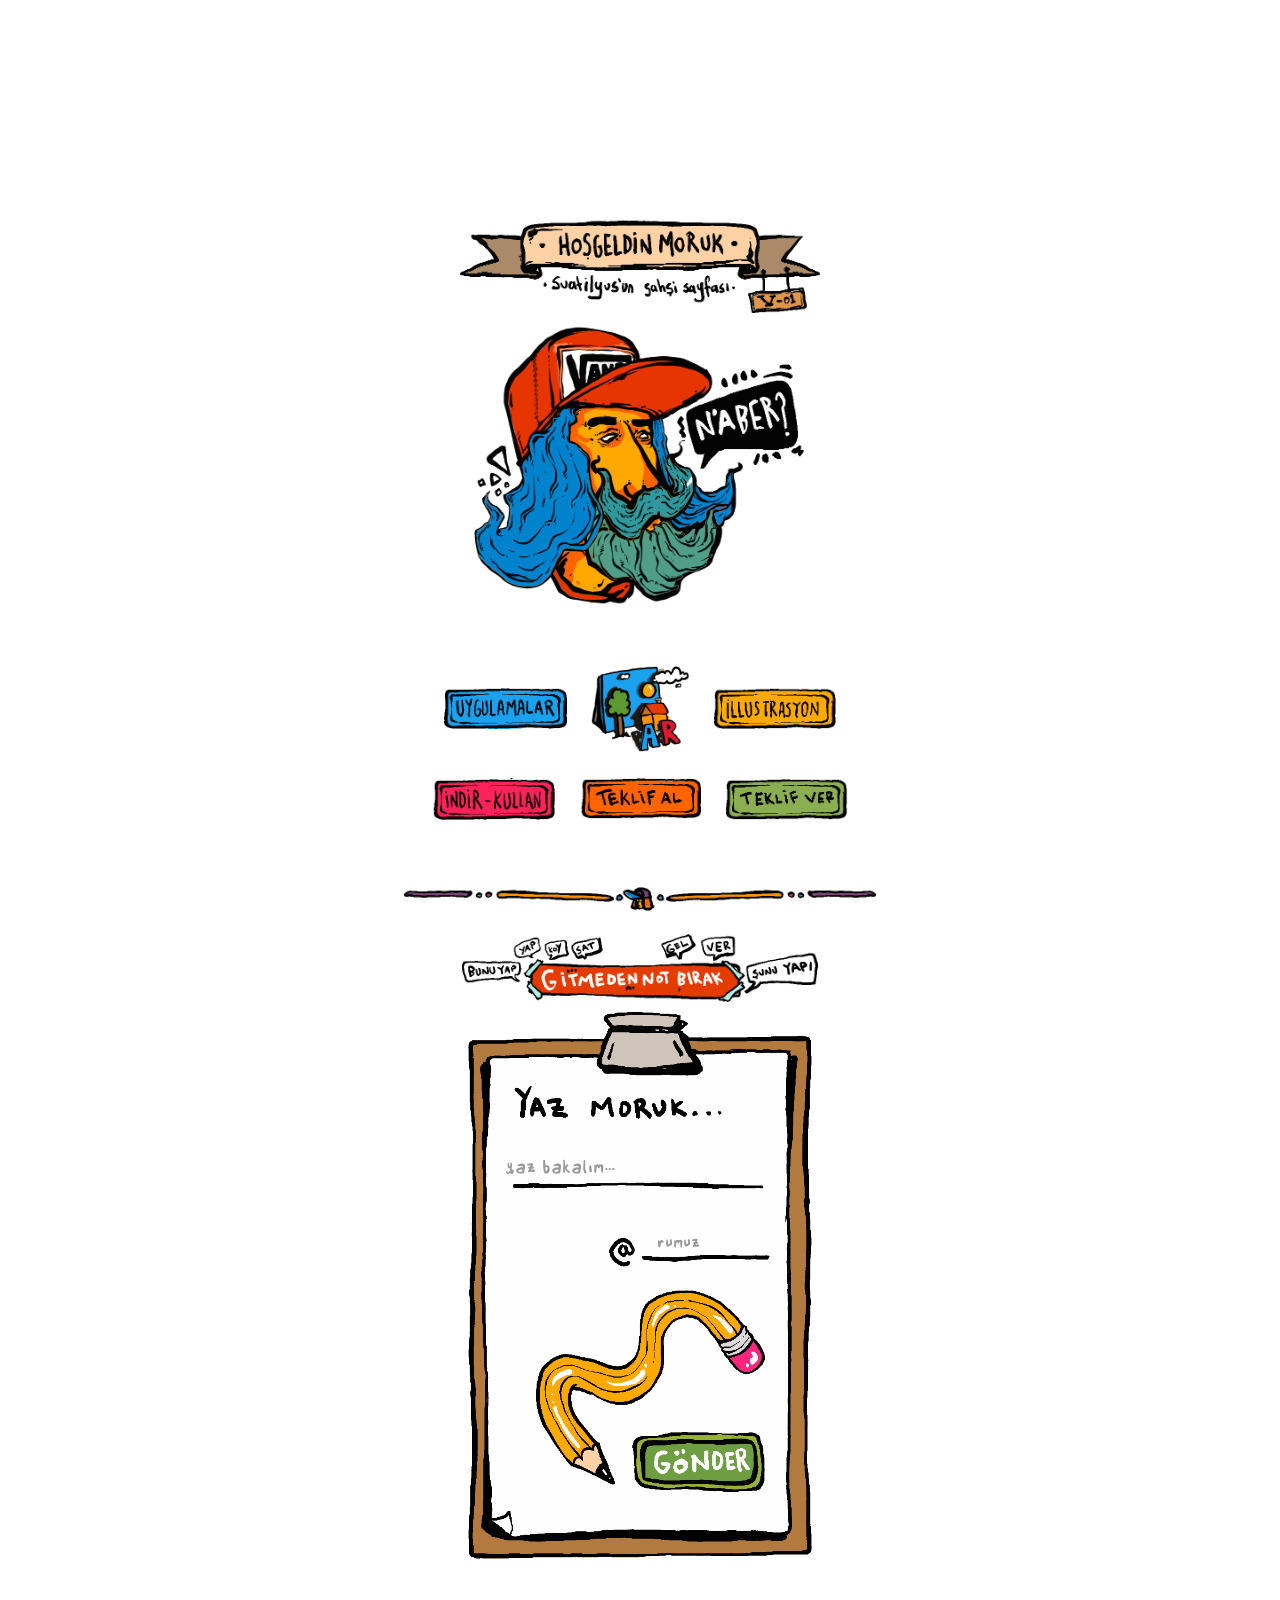
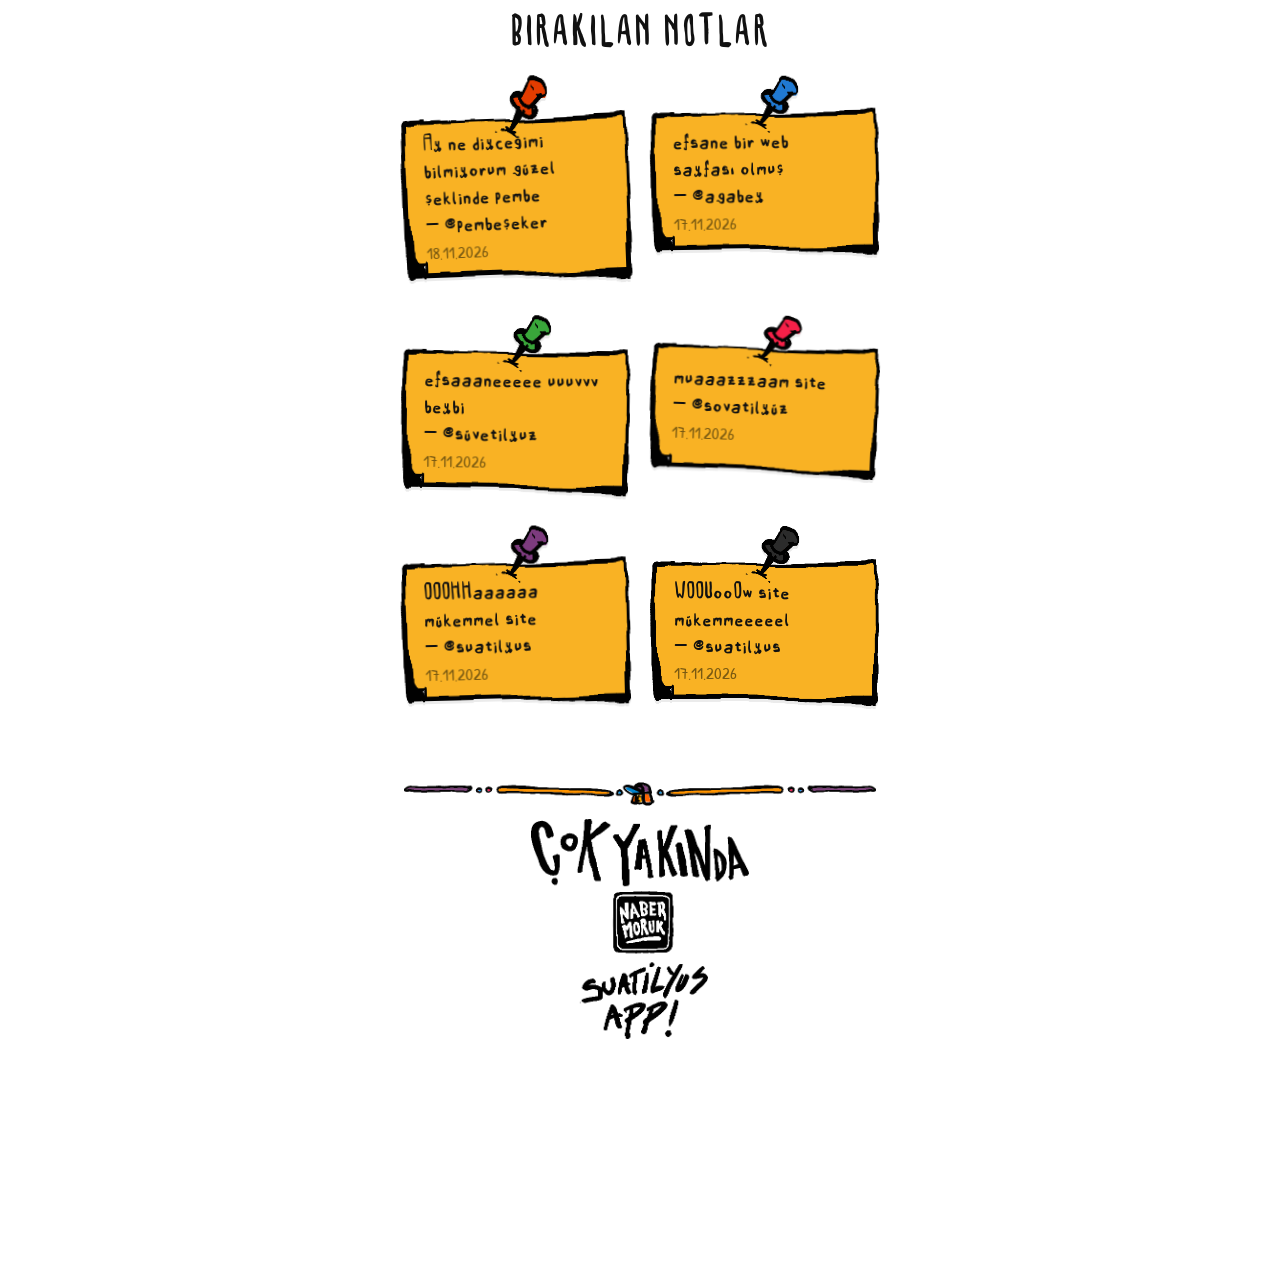
==== index.html @ 64a7fb1b "Site güncellendi (10 dosya)" ====
<!DOCTYPE html>
<html lang="tr">
<head>
<meta charset="utf-8">
<meta name="viewport" content="width=device-width, initial-scale=1, viewport-fit=cover">
<title>suatilyus — şahsi sayfa</title>
<meta name="description" content="Suatilyus'un şahsi sayfası. Suat Serkan Çelmeli — illüstrasyon, mural ve tasarım, İzmir.">
<meta name="theme-color" content="#ffffff">
<meta property="og:title" content="Hoşgeldin moruk — suatilyus">
<meta property="og:description" content="Suatilyus'un şahsi sayfası: illüstrasyon, uygulamalar, indir-kullan.">
<meta property="og:image" content="https://suatilyus.com/img/og.png">
<meta property="og:url" content="https://suatilyus.com/">
<link rel="icon" href="img/icon-192.png">
<link rel="apple-touch-icon" href="img/apple-touch-icon.png">
<link rel="manifest" href="manifest.json">
<meta name="apple-mobile-web-app-capable" content="yes">
<meta name="apple-mobile-web-app-title" content="suatilyus">
<link rel="preconnect" href="https://fonts.googleapis.com">
<link rel="preconnect" href="https://fonts.gstatic.com" crossorigin>
<link href="https://fonts.googleapis.com/css2?family=Patrick+Hand&display=swap" rel="stylesheet">
<link rel="stylesheet" href="ortak.css?v=2611200556">
<style>
:root{--pink:#fd225a;--ink:#111}
*{box-sizing:border-box;margin:0;padding:0}
html{scroll-behavior:smooth}
body{background:#fff;color:var(--ink);font-family:"suat-long","Patrick Hand",system-ui,sans-serif;-webkit-tap-highlight-color:transparent}
img{display:block;max-width:100%;height:auto;user-select:none;-webkit-user-drag:none}
.page{width:min(100%,520px);margin:0 auto;container-type:inline-size;padding:calc(env(safe-area-inset-top) + 17cqw) 0 18cqw;display:flex;flex-direction:column;align-items:center;overflow:hidden}

/* 1 cqw = 11.7px on the 1170px drawing */
.header{width:69.6cqw;position:relative}
.btn.ar{width:19cqw;margin-top:-4cqw}.btn.ar img{display:block;width:100%;height:auto}
.header .kose{position:absolute;top:auto;bottom:-2%;right:4%;width:12cqw}
.header .kose .kose-btn{display:none}
.header .kose .kose-menu{top:100%}
.v01{position:absolute;right:4%;bottom:0;width:17%;height:34%;background:none;border:0;padding:0;-webkit-touch-callout:none;-webkit-user-select:none;user-select:none;touch-action:manipulation;cursor:default;z-index:5}
.portrait{width:66.5cqw;margin-top:2.2cqw;animation:float 6s ease-in-out infinite}
.portrait .bubble{position:absolute;inset:0;z-index:2;transform-origin:83% 40%;animation:talk 4s ease-in-out infinite}
@keyframes float{50%{transform:translateY(-1.2cqw) rotate(-.6deg)}}
@keyframes talk{0%,70%,100%{transform:scale(1) rotate(0)}76%{transform:scale(1.08) rotate(3deg)}82%{transform:scale(.97) rotate(-2deg)}88%{transform:scale(1.02)}}

.row{display:flex;flex-wrap:wrap;justify-content:center;align-items:flex-start;align-content:flex-start;gap:5cqw 4.6cqw;width:94%;margin-top:15.6cqw;min-height:30cqw}
/* buttons added from the panel without a drawing: text in a drawn-style frame */
.btn.txt{display:flex;align-items:center;justify-content:center;min-height:8.2cqw;margin-top:.8cqw;border:.6cqw solid var(--ink);border-radius:1.4cqw;outline:.3cqw solid var(--ink);outline-offset:-1.5cqw;color:var(--ink);font-family:"suat-skinny","Patrick Hand",sans-serif;font-size:4.6cqw;letter-spacing:.04em;text-transform:uppercase;padding:0 2cqw;text-align:center;line-height:1}
.btn.txt:hover{background:#ffd23f}
.btn{width:23.6cqw;background:none;border:0;cursor:pointer;display:block;text-decoration:none;transition:transform .12s}
/* color layer: line art sits on top, colour fades in underneath */
.cz{position:relative}
.cz>img{position:relative}
.cz>img.c{position:absolute;inset:0;width:100%;height:100%;opacity:1}
.cz:hover>img.c,.cz.on>img.c,.cz:focus-within>img.c,.btn:focus-visible>img.c{opacity:1;transition-duration:.15s}
.btn .arrows{position:absolute;z-index:3;width:85%;left:-1%;bottom:96%;opacity:0;pointer-events:none;transition:opacity .15s}
.btn:hover .arrows,.btn:focus-visible .arrows,.btn.on .arrows{opacity:1;transition-duration:.15s;animation:poke .6s ease-in-out infinite alternate}
.btn:active{transform:scale(.95)}
@keyframes poke{to{transform:translateY(1cqw)}}

.divider{width:90.8cqw;margin-top:8.5cqw}
.note-header{width:68.5cqw;margin-top:4.4cqw}
/* clipboard note form — hotspots measured on the drawing */
.note{position:relative;width:66cqw;margin-top:2cqw}
.note>img{display:block;width:100%;height:auto}
.note textarea,.note input{position:absolute;z-index:2;background:transparent;border:0;outline:0;resize:none;font:inherit;color:var(--ink);font-size:4.2cqw;line-height:5cqw;padding:0}
.note textarea{left:10.7%;right:11.9%;top:25.4%;height:5.6%;overflow-y:auto}
.note input{left:55%;right:13%;top:38.9%;height:5.2%;font-size:3.8cqw;line-height:5.4cqw}
.note textarea::placeholder,.note input::placeholder{color:#9a9a9a}
.note .send{position:absolute;z-index:2;left:45.5%;width:43.2%;top:75.3%;height:13.8%;background:none;border:0;cursor:pointer;border-radius:2cqw;transition:transform .12s}
.note .send:hover{transform:rotate(-3deg) scale(1.04);background:rgba(255,255,255,.12)}
.note .send:active{transform:scale(.94)}
/* approved notes, pinned with different coloured pins */
.notlar{width:92cqw;margin-top:10cqw}
.notlar h2{font-size:7cqw;font-weight:400;letter-spacing:.04em;text-align:center;margin-bottom:5cqw}
.ntl{display:grid;grid-template-columns:1fr 1fr;gap:6cqw 4cqw;align-items:start}
.nt{position:relative;background:center/100% 100% no-repeat;min-height:31cqw;padding:9.5cqw 4.5cqw 4cqw;font-size:4cqw;line-height:1.3;white-space:pre-wrap;word-break:break-word;filter:drop-shadow(0 .6cqw 0 rgba(0,0,0,.08))}
.nt small{display:block;margin-top:1.4cqw;font-size:3.2cqw;color:#7a5a12}
.nt.tek{grid-column:1/-1;width:62%;justify-self:center}
.divider2{margin-top:14.5cqw}
.soon{width:42cqw;margin-top:2.5cqw;animation:wobble 3s ease-in-out infinite}
@keyframes wobble{50%{transform:rotate(-2.5deg) scale(1.03)}}

.sr{position:absolute;width:1px;height:1px;overflow:hidden;clip:rect(0 0 0 0)}
@media (prefers-reduced-motion:reduce){*{animation:none!important}}
</style>
</head>
<body>
<main class="page">
  <h1 class="sr">Hoşgeldin moruk — Suatilyus'un şahsi sayfası</h1>
  <div class="header cz"><img class="c" src="img/header-c.png" alt=""><img src="img/header.png" alt="Hoşgeldin moruk · Suatilyus'un şahsi sayfası · V-01" width="814" height="215"></div>

  <div class="portrait cz">
    <img class="c" src="img/portrait-c.png" alt="">
    <img src="img/portrait.png" alt="Şapkalı, uzun saçlı ve sakallı karakter" width="778" height="633">
    <img class="bubble" src="img/bubble.png" alt="N'aber?" width="778" height="633">
  </div>

  <nav class="row" id="btns" aria-label="Ana menü"></nav>

  <div class="divider cz"><img class="c" src="img/divider-c.png" alt=""><img src="img/divider.png" alt="" width="1062" height="54"></div>
  <img class="note-header" src="img/ui/not-baslik.png" alt="Gitmeden not bırak" width="800" height="152">
  <form class="note" id="note">
    <img src="img/ui/pano.png" alt="Yaz moruk…" width="607" height="968">
    <textarea name="not" maxlength="1000" aria-label="Notun" placeholder="yaz bakalım…"></textarea>
    <input name="kim" maxlength="60" aria-label="Rumuzun (mecburi değil)" placeholder="rumuz" autocomplete="off">
    <button class="send" type="submit" aria-label="Gönder"></button>
  </form>

  <section class="notlar" id="notlar" hidden aria-label="Bırakılan notlar"><h2>BIRAKILAN NOTLAR</h2><div class="ntl" id="ntList"></div></section>
  <div class="divider divider2 cz" id="uygulamalar"><img class="c" src="img/divider-c.png" alt=""><img src="img/divider.png" alt="" width="1062" height="54"></div>
  <img class="soon" src="img/ui/cok-yakinda-app.png" alt="Çok yakında: Naber Moruk — suatilyus app!" width="455" height="458">
</main>
<script src="ortak.js?v=2611200556"></script>
<script>
/* home buttons come from veri/site.json (control panel) */
(function koseTasi(n){n=n||0;const k=document.querySelector('.kose'),h=document.querySelector('.header');
  if(!(k&&h)){if(n<100)setTimeout(()=>koseTasi(n+1),50);return;}
  /* home page: no visible "giriş" corner. Hold the V-01 tag ~1.5 s to open the menu (with MÜDÜRİYET) */
  h.appendChild(k);
  const v=document.createElement('button');v.className='v01';v.type='button';v.setAttribute('aria-label','V-01');h.appendChild(v);
  const btn=k.querySelector('.kose-btn'),mud=k.querySelector('.k-mud');let t;
  const ac=()=>{mud.hidden=false;try{localStorage.setItem('suat-mud','1')}catch(e){}k.classList.add('open');btn.setAttribute('aria-expanded','true');if(navigator.vibrate)navigator.vibrate(30);};
  v.addEventListener('pointerdown',e=>{t=setTimeout(ac,1500);});
  ['pointerup','pointerleave','pointercancel'].forEach(ev=>v.addEventListener(ev,()=>clearTimeout(t)));
  v.addEventListener('contextmenu',e=>e.preventDefault());
  v.addEventListener('click',e=>e.stopPropagation());
})();
suat.veri().then(d=>{
  const E=suat.esc;
  document.getElementById('btns').innerHTML=d.butonlar.filter(b=>!b.gizli).map(b=>{
    const ext=/^https?:/.test(b.link), href=b.link?suat.url(b.link):'#';
    const attrs=`href="${E(href)}"${ext?' target="_blank" rel="noopener"':''}${b.link?'':' data-soon'}`;
    return b.gorsel
      ? `<a class="btn cz" ${attrs}>${b.renk?`<img class="c" src="${E(suat.url(b.renk))}" alt="">`:''}<img src="${E(suat.url(b.gorsel))}" alt="${E(b.ad)}"><img class="arrows" src="img/arrows.png" alt=""></a>`
      : /(^|\/)ar\/?$/.test(b.link||'')
        ? `<a class="btn ar" ${attrs}><img src="img/ui/btn-ar.png" alt="${E(b.ad)}" width="500" height="436"></a>`
        : `<a class="btn txt" ${attrs}>${E(b.ad)}</a>`;
  }).join('');
});
const say=(m,ok)=>suat.toast(m,ok);
let KUTU=null;
suat.veri().then(d=>{
  KUTU=d.notKutusu||null;
  const N=(d.notlar||[]);
  if(N.length){document.getElementById('notlar').hidden=false;
    const PIN=['kirmizi','mavi','yesil','pembe','mor','siyah'];
    document.getElementById('ntList').innerHTML=N.map((n,i)=>{const rot=((i*37)%7-3)*0.7;
      return `<div class="nt${N.length%2&&i===N.length-1?' tek':''}" style="background-image:url(img/ui/not-kart-${PIN[i%PIN.length]}.png);transform:rotate(${rot}deg)">${suat.esc(n.metin)}<small>${n.kim?'@'+suat.esc(n.kim.replace(/^@/,''))+' · ':''}${suat.esc(n.tarih||'')}</small></div>`}).join('');}
});
document.getElementById('note').addEventListener('submit',async e=>{
  e.preventDefault();const f=e.target,m=f.not.value.trim();
  if(!m){say('önce bi şey yaz moruk');f.not.focus();return}
  if(!KUTU||!KUTU.form||!KUTU.alan){say('not kutusu çok yakında açılıyor',true);return}
  try{const fd=new URLSearchParams();const k=f.kim.value.trim();fd.append(KUTU.alan,k?m+'\n— @'+k.replace(/^@/,''):m);
    await fetch(KUTU.form,{method:'POST',mode:'no-cors',headers:{'Content-Type':'application/x-www-form-urlencoded'},body:fd});
    f.reset();say('aldım, okuyunca asarım',true);
  }catch(err){say('gitmedi, bi daha dene')}
});
</script>
</body>
</html>
---- ortak.css ----
/* suatilyus — shared pieces for every page */
[hidden]{display:none!important}
/* line art on top, colour layer fades in underneath on hover / finger */
.cz{position:relative;display:block}
.cz>img{position:relative;display:block;width:100%;height:auto}
.cz>img.c{position:absolute;inset:0;height:100%;opacity:1}
.cz.lit>img.c,.cz:hover>img.c,.cz.on>img.c,.cz:focus-visible>img.c,.cz:focus-within>img.c{opacity:1;transition-duration:.15s}
a.cz,button.cz{transition:transform .12s}
a.cz:hover,button.cz:hover{transform:rotate(-2deg) scale(1.03)}
a.cz:active,button.cz:active{transform:scale(.95)}
button.cz{appearance:none;background:none;border:0;padding:0;cursor:pointer;font:inherit}

/* "yakında, aha burada!" burst */
.yk-pop{position:fixed;left:50%;top:50%;width:min(78vw,420px);transform:translate(-50%,-50%) scale(.2) rotate(-14deg);opacity:0;pointer-events:none;z-index:20;transition:transform .35s cubic-bezier(.3,1.6,.5,1),opacity .2s}
.yk-pop.show{transform:translate(-50%,-50%) scale(1) rotate(-4deg);opacity:1}

/* toast */
.toast{display:flex;align-items:center;gap:10px;position:fixed;left:50%;bottom:calc(env(safe-area-inset-bottom) + 24px);transform:translate(-50%,160%);background:#111;color:#fff;padding:10px 18px;border-radius:14px;font-size:20px;transition:transform .25s;z-index:21;white-space:nowrap}
.toast.show{transform:translate(-50%,0)}
.toast img{width:34px;height:34px}

/* tape across things that are not ready yet */
.taped{position:relative}
.taped::after{content:"";position:absolute;left:-6%;right:-6%;top:50%;height:46%;transform:translateY(-50%) rotate(-4deg);background:url(img/ui/serit.png) center/100% 100% no-repeat;pointer-events:none}
@media (prefers-reduced-motion:reduce){.yk-pop{transition:none}}

/* bottom "geri dön" */
.alt-geri{display:block;width:min(30%,160px);margin:10% auto 0}.alt-geri img{display:block;width:100%;height:auto}

/* top-right corner: language + login menu */
.kose{position:absolute;top:calc(env(safe-area-inset-top) + 10px);right:10px;z-index:15;width:36px}
.kose-btn{width:100%}
.kose-menu{position:absolute;right:0;top:calc(100% + 8px);width:170px;background:#fff;border:2.5px solid #111;border-radius:13px;padding:10px 12px;display:none;flex-direction:column;gap:9px;box-shadow:3px 3px 0 #111}
.kose.open .kose-menu{display:flex}
.kose-menu a{display:block}
.kose-menu .k-kayit{width:112px}.kose-menu .k-giris{width:96px}.kose-menu .k-mud{width:136px}
.kose-menu .k-dil{width:40px;margin-top:4px}
.kose-menu .lang{display:flex;align-items:center;gap:8px;opacity:.38;cursor:pointer;background:none;border:0;padding:0}
.kose-menu .lang.sel{opacity:1}
.kose-menu .lang .fl{width:23px}.kose-menu .lang .w{height:20px;width:auto}
.kose-menu .lang.sel .w{border-bottom:3px solid #111}
.kose-menu [hidden]{display:none!important}

/* suatilyus fonts (uploaded from the panel into /dosyalar — don't delete them there) */
@font-face{font-family:"suat-skinny";src:url(dosyalar/suatilyus-skinny-regular.ttf) format("truetype");font-display:swap}
@font-face{font-family:"suat-long";src:url(dosyalar/suatilyus-long-regular.ttf) format("truetype");font-display:swap}
@font-face{font-family:"suat-hand";src:url(dosyalar/suatilyus-hand-regular.ttf) format("truetype");font-display:swap}
/* headings in skinny; digits/symbols the fonts don't have fall back to Patrick Hand */
h1,h2,.box b,.wp b,.app h2,.sub-title{font-family:"suat-skinny","Patrick Hand",system-ui,sans-serif}
.toast{font-family:"suat-long","Patrick Hand",system-ui,sans-serif}
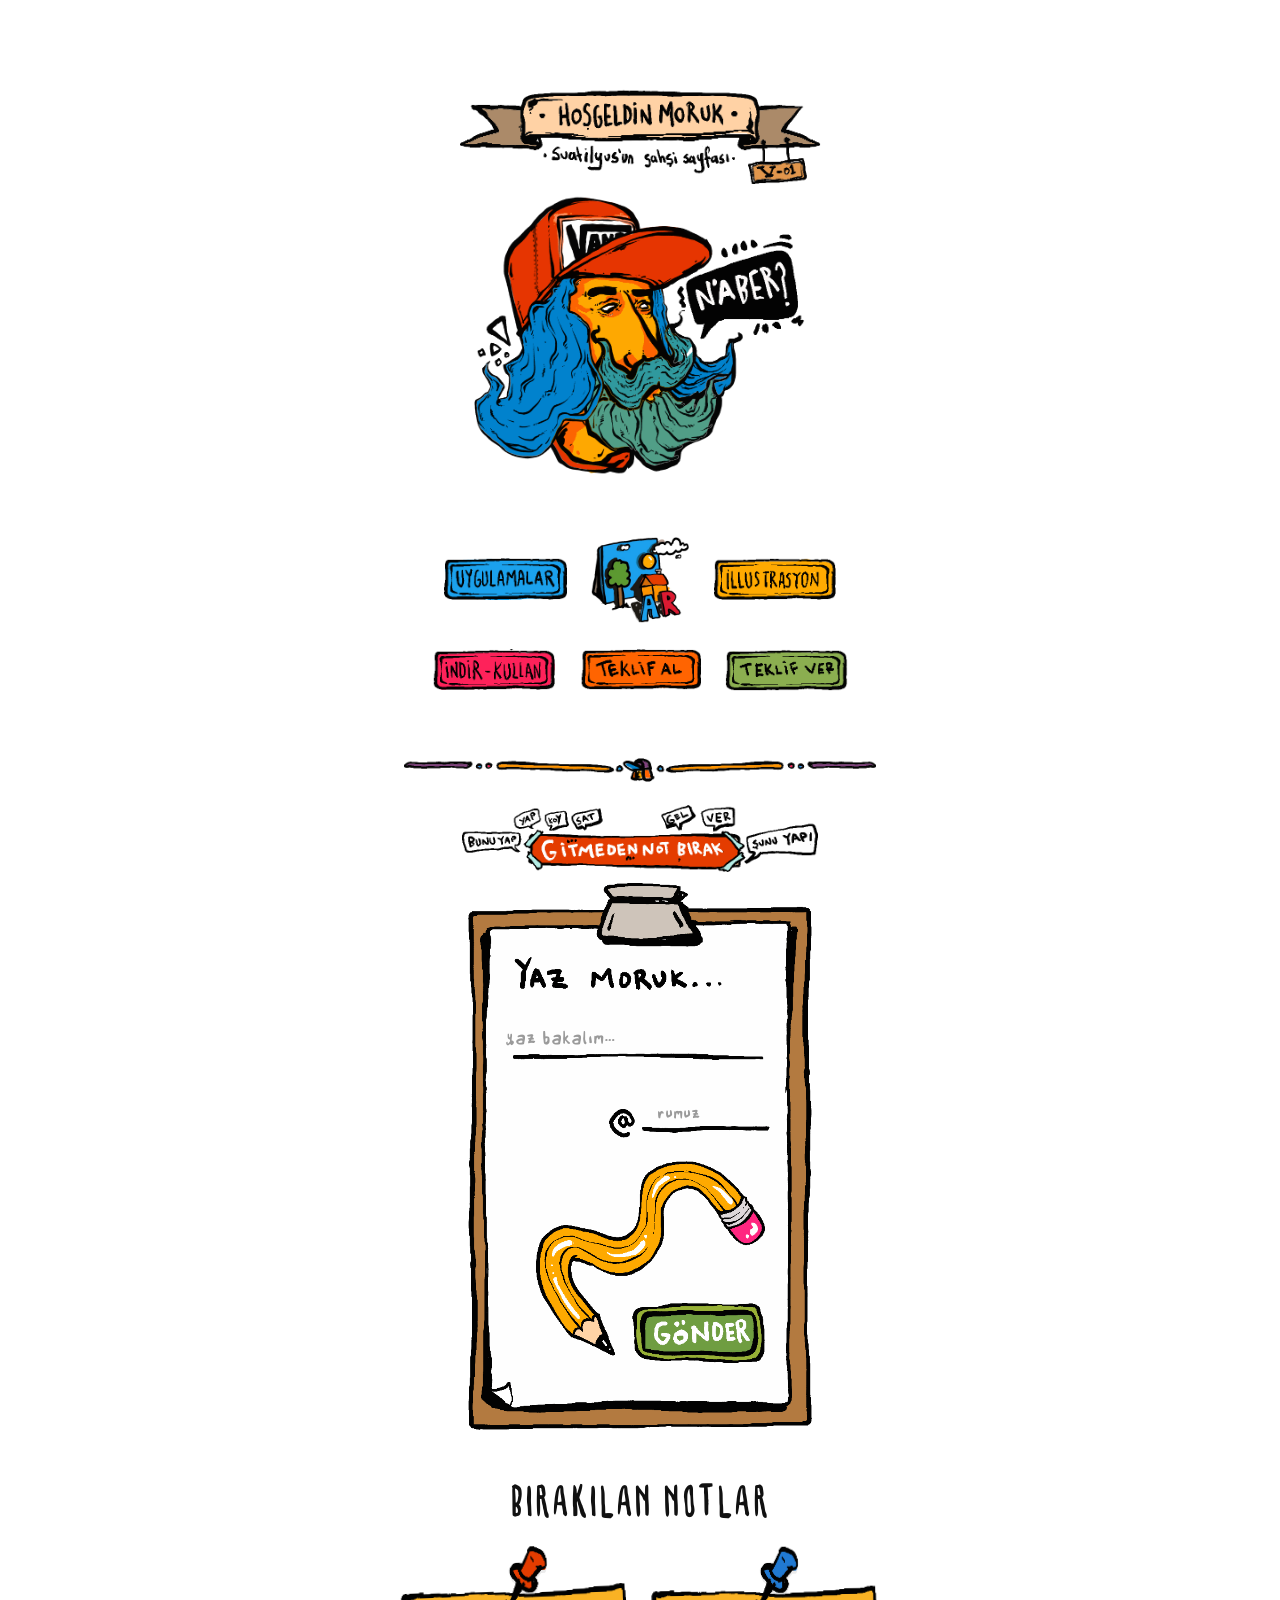
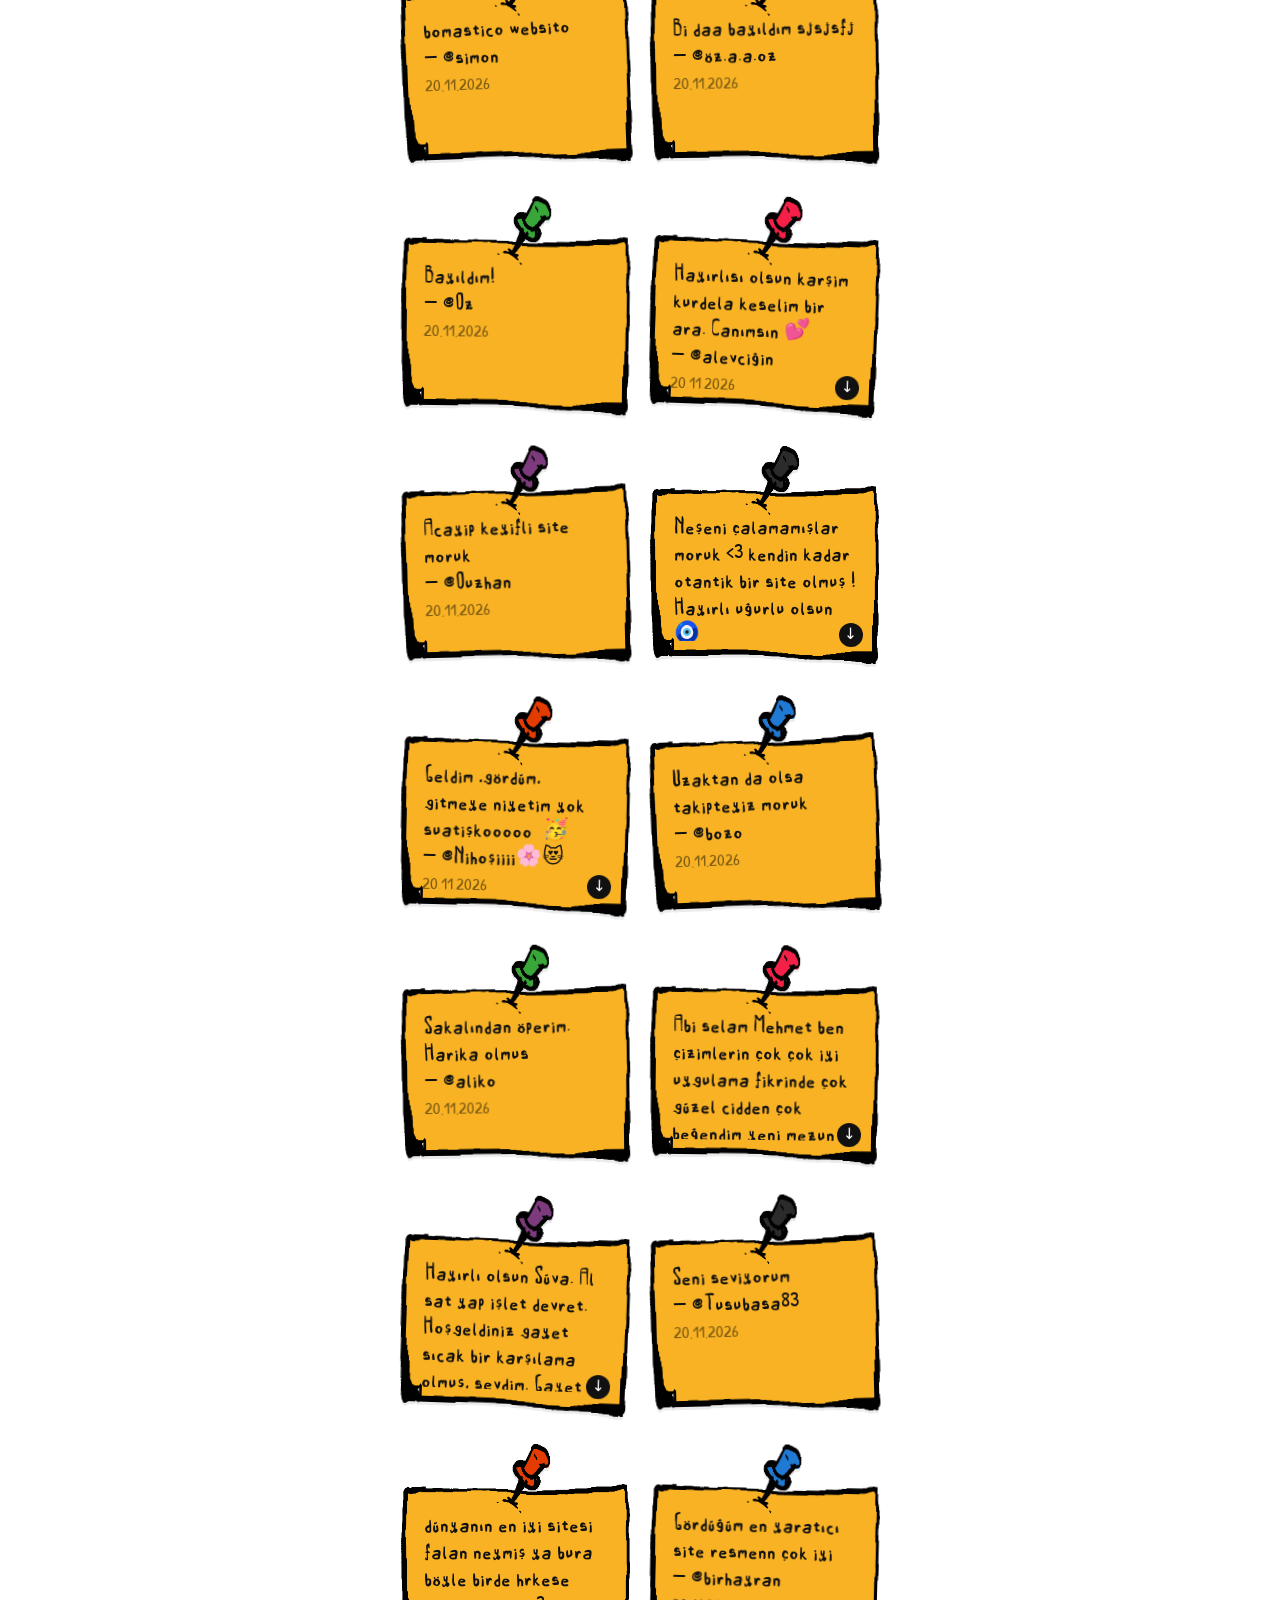
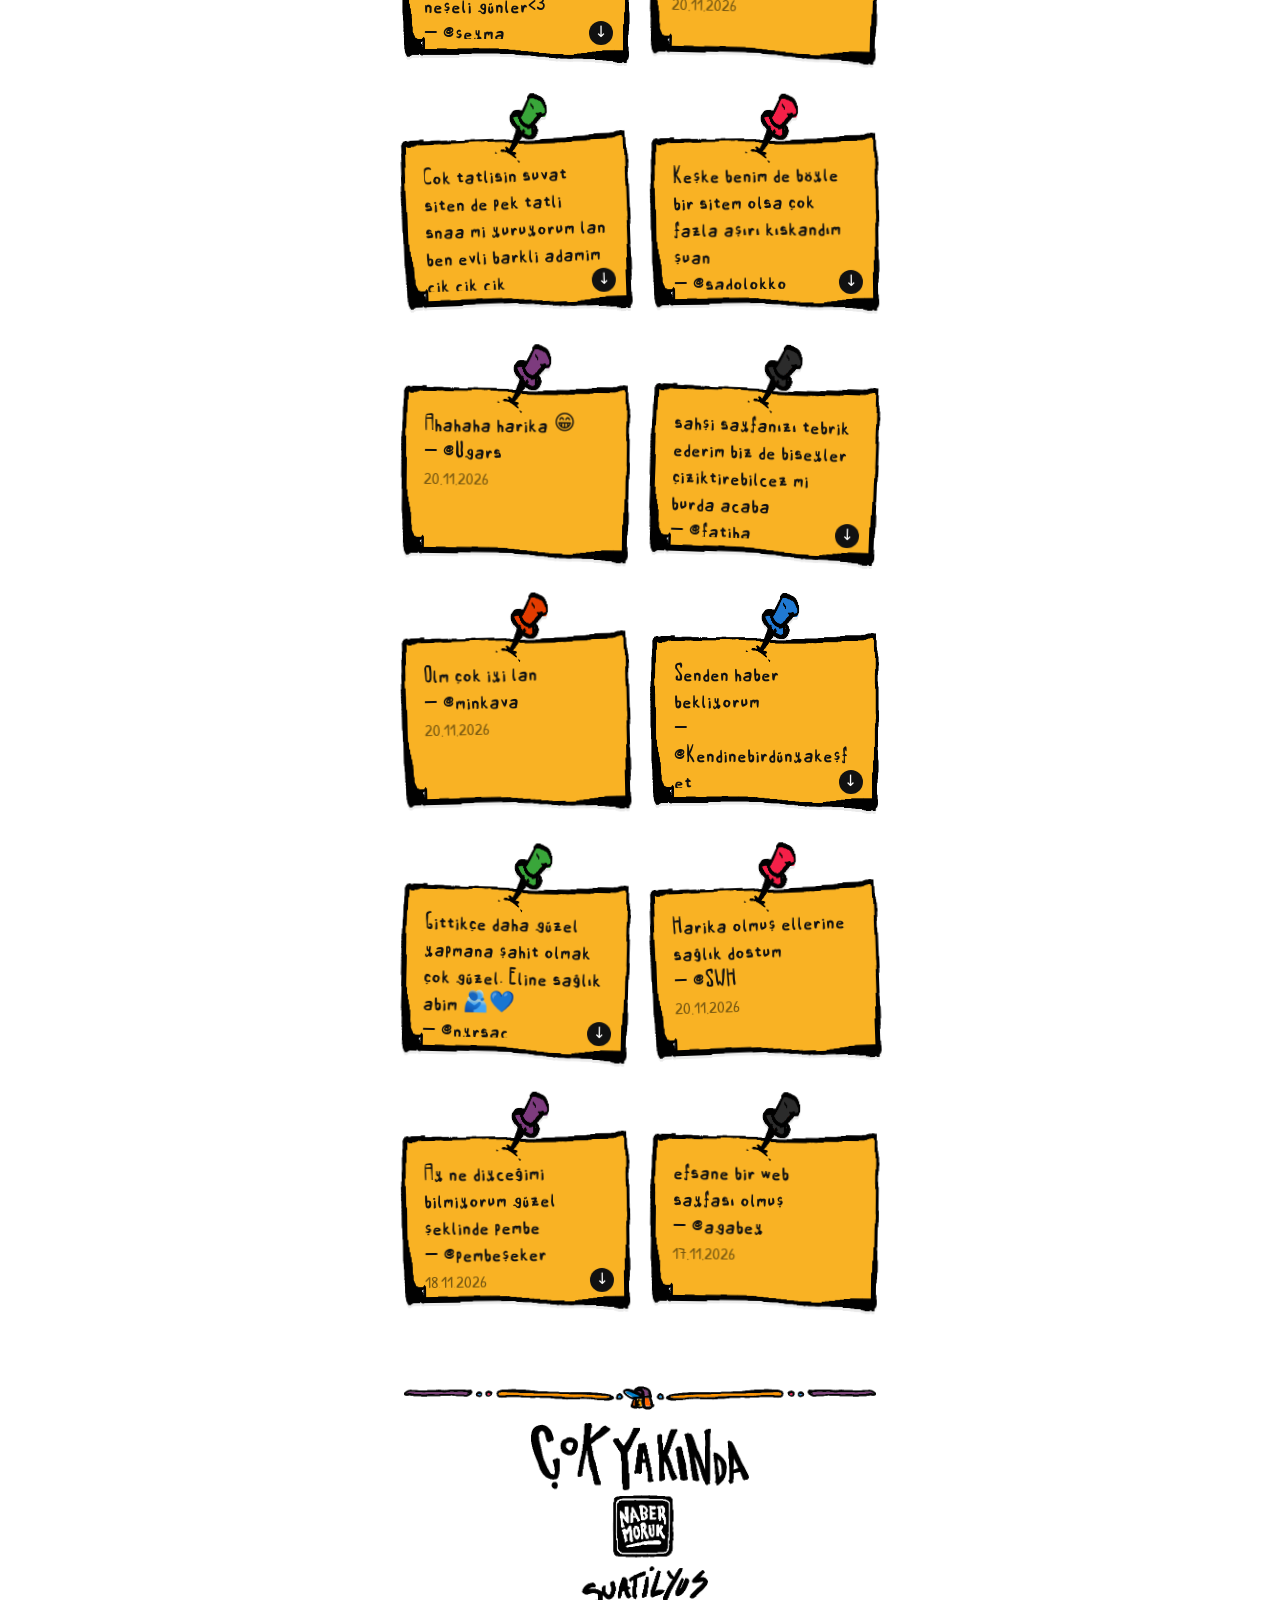
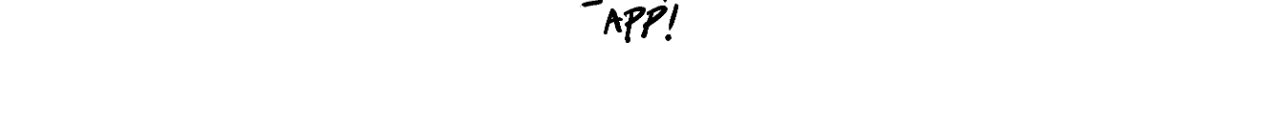
==== commit f54198d5: "Site güncellendi (9 dosya)" ====
--- a/index.html
+++ b/index.html
@@ -18,14 +18,14 @@
 <link rel="preconnect" href="https://fonts.googleapis.com">
 <link rel="preconnect" href="https://fonts.gstatic.com" crossorigin>
 <link href="https://fonts.googleapis.com/css2?family=Patrick+Hand&display=swap" rel="stylesheet">
-<link rel="stylesheet" href="ortak.css?v=2611200556">
+<link rel="stylesheet" href="ortak.css?v=2611231913">
 <style>
 :root{--pink:#fd225a;--ink:#111}
 *{box-sizing:border-box;margin:0;padding:0}
 html{scroll-behavior:smooth}
 body{background:#fff;color:var(--ink);font-family:"suat-long","Patrick Hand",system-ui,sans-serif;-webkit-tap-highlight-color:transparent}
 img{display:block;max-width:100%;height:auto;user-select:none;-webkit-user-drag:none}
-.page{width:min(100%,520px);margin:0 auto;container-type:inline-size;padding:calc(env(safe-area-inset-top) + 17cqw) 0 18cqw;display:flex;flex-direction:column;align-items:center;overflow:hidden}
+.page{width:min(100%,520px);margin:0 auto;container-type:inline-size;padding:calc(env(safe-area-inset-top) + min(17vw,88px)) 0 min(18vw,94px);display:flex;flex-direction:column;align-items:center;overflow:hidden}
 
 /* 1 cqw = 11.7px on the 1170px drawing */
 .header{width:69.6cqw;position:relative}
@@ -70,7 +70,12 @@
 .notlar{width:92cqw;margin-top:10cqw}
 .notlar h2{font-size:7cqw;font-weight:400;letter-spacing:.04em;text-align:center;margin-bottom:5cqw}
 .ntl{display:grid;grid-template-columns:1fr 1fr;gap:6cqw 4cqw;align-items:start}
-.nt{position:relative;background:center/100% 100% no-repeat;min-height:31cqw;padding:9.5cqw 4.5cqw 4cqw;font-size:4cqw;line-height:1.3;white-space:pre-wrap;word-break:break-word;filter:drop-shadow(0 .6cqw 0 rgba(0,0,0,.08))}
+.nt{position:relative;background:center/100% 100% no-repeat;height:42cqw;padding:12.5cqw 3cqw 4.5cqw 4.5cqw;font-size:4cqw;line-height:1.3;white-space:pre-wrap;word-break:break-word;filter:drop-shadow(0 .6cqw 0 rgba(0,0,0,.08));display:flex;flex-direction:column}
+.nt-y{flex:1;min-height:0;overflow-y:auto;-webkit-overflow-scrolling:touch;overscroll-behavior:contain;padding-right:1.5cqw;scrollbar-width:thin;scrollbar-color:rgba(0,0,0,.45) transparent}
+.nt-y::-webkit-scrollbar{width:1cqw}.nt-y::-webkit-scrollbar-thumb{background:rgba(0,0,0,.45);border-radius:1cqw}
+/* long note: a hand-drawn-ish hint that it scrolls (iOS hides scrollbars) */
+.nt.tasar::after{content:"↓";position:absolute;right:3.2cqw;bottom:3.4cqw;width:4.6cqw;height:4.6cqw;border-radius:50%;background:var(--ink);color:#fff;font-size:3cqw;line-height:4.6cqw;text-align:center;pointer-events:none;transition:opacity .2s}
+.nt.tasar.sonda::after{opacity:0}
 .nt small{display:block;margin-top:1.4cqw;font-size:3.2cqw;color:#7a5a12}
 .nt.tek{grid-column:1/-1;width:62%;justify-self:center}
 .divider2{margin-top:14.5cqw}
@@ -107,7 +112,7 @@
   <div class="divider divider2 cz" id="uygulamalar"><img class="c" src="img/divider-c.png" alt=""><img src="img/divider.png" alt="" width="1062" height="54"></div>
   <img class="soon" src="img/ui/cok-yakinda-app.png" alt="Çok yakında: Naber Moruk — suatilyus app!" width="455" height="458">
 </main>
-<script src="ortak.js?v=2611200556"></script>
+<script src="ortak.js?v=2611231913"></script>
 <script>
 /* home buttons come from veri/site.json (control panel) */
 (function koseTasi(n){n=n||0;const k=document.querySelector('.kose'),h=document.querySelector('.header');
@@ -142,7 +147,11 @@
   if(N.length){document.getElementById('notlar').hidden=false;
     const PIN=['kirmizi','mavi','yesil','pembe','mor','siyah'];
     document.getElementById('ntList').innerHTML=N.map((n,i)=>{const rot=((i*37)%7-3)*0.7;
-      return `<div class="nt${N.length%2&&i===N.length-1?' tek':''}" style="background-image:url(img/ui/not-kart-${PIN[i%PIN.length]}.png);transform:rotate(${rot}deg)">${suat.esc(n.metin)}<small>${n.kim?'@'+suat.esc(n.kim.replace(/^@/,''))+' · ':''}${suat.esc(n.tarih||'')}</small></div>`}).join('');}
+      return `<div class="nt${N.length%2&&i===N.length-1?' tek':''}" style="background-image:url(img/ui/not-kart-${PIN[i%PIN.length]}.png);transform:rotate(${rot}deg)"><div class="nt-y">${suat.esc(n.metin)}<small>${n.kim?'@'+suat.esc(n.kim.replace(/^@/,''))+' · ':''}${suat.esc(n.tarih||'')}</small></div></div>`}).join('');
+    /* mark notes whose text is longer than the card */
+    const isaretle=()=>document.querySelectorAll('#ntList .nt').forEach(nt=>{const y=nt.firstElementChild;const t=y.scrollHeight>y.clientHeight+2;nt.classList.toggle('tasar',t);
+      if(t&&!y.dataset.dinle){y.dataset.dinle=1;y.addEventListener('scroll',()=>nt.classList.toggle('sonda',y.scrollTop+y.clientHeight>=y.scrollHeight-4),{passive:true});}});
+    requestAnimationFrame(isaretle);if(document.fonts)document.fonts.ready.then(isaretle);addEventListener('resize',isaretle);}
 });
 document.getElementById('note').addEventListener('submit',async e=>{
   e.preventDefault();const f=e.target,m=f.not.value.trim();
